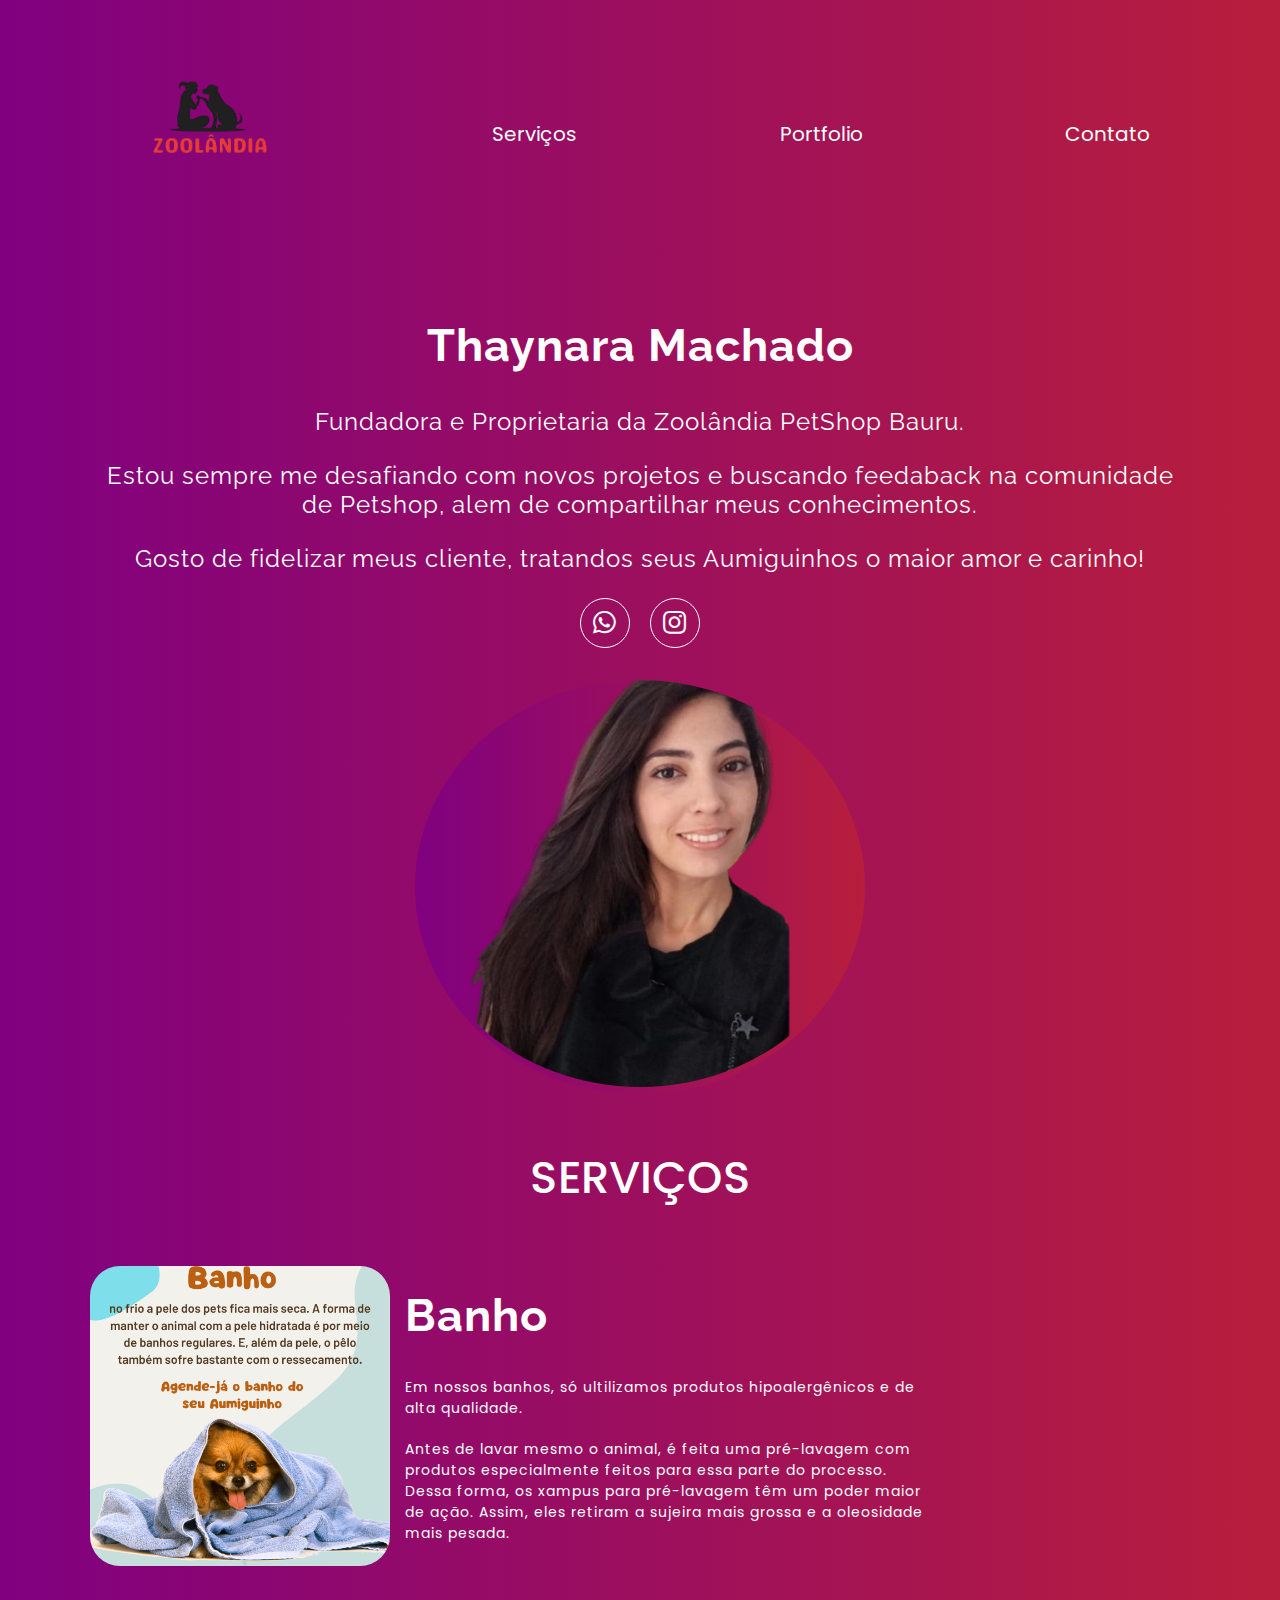
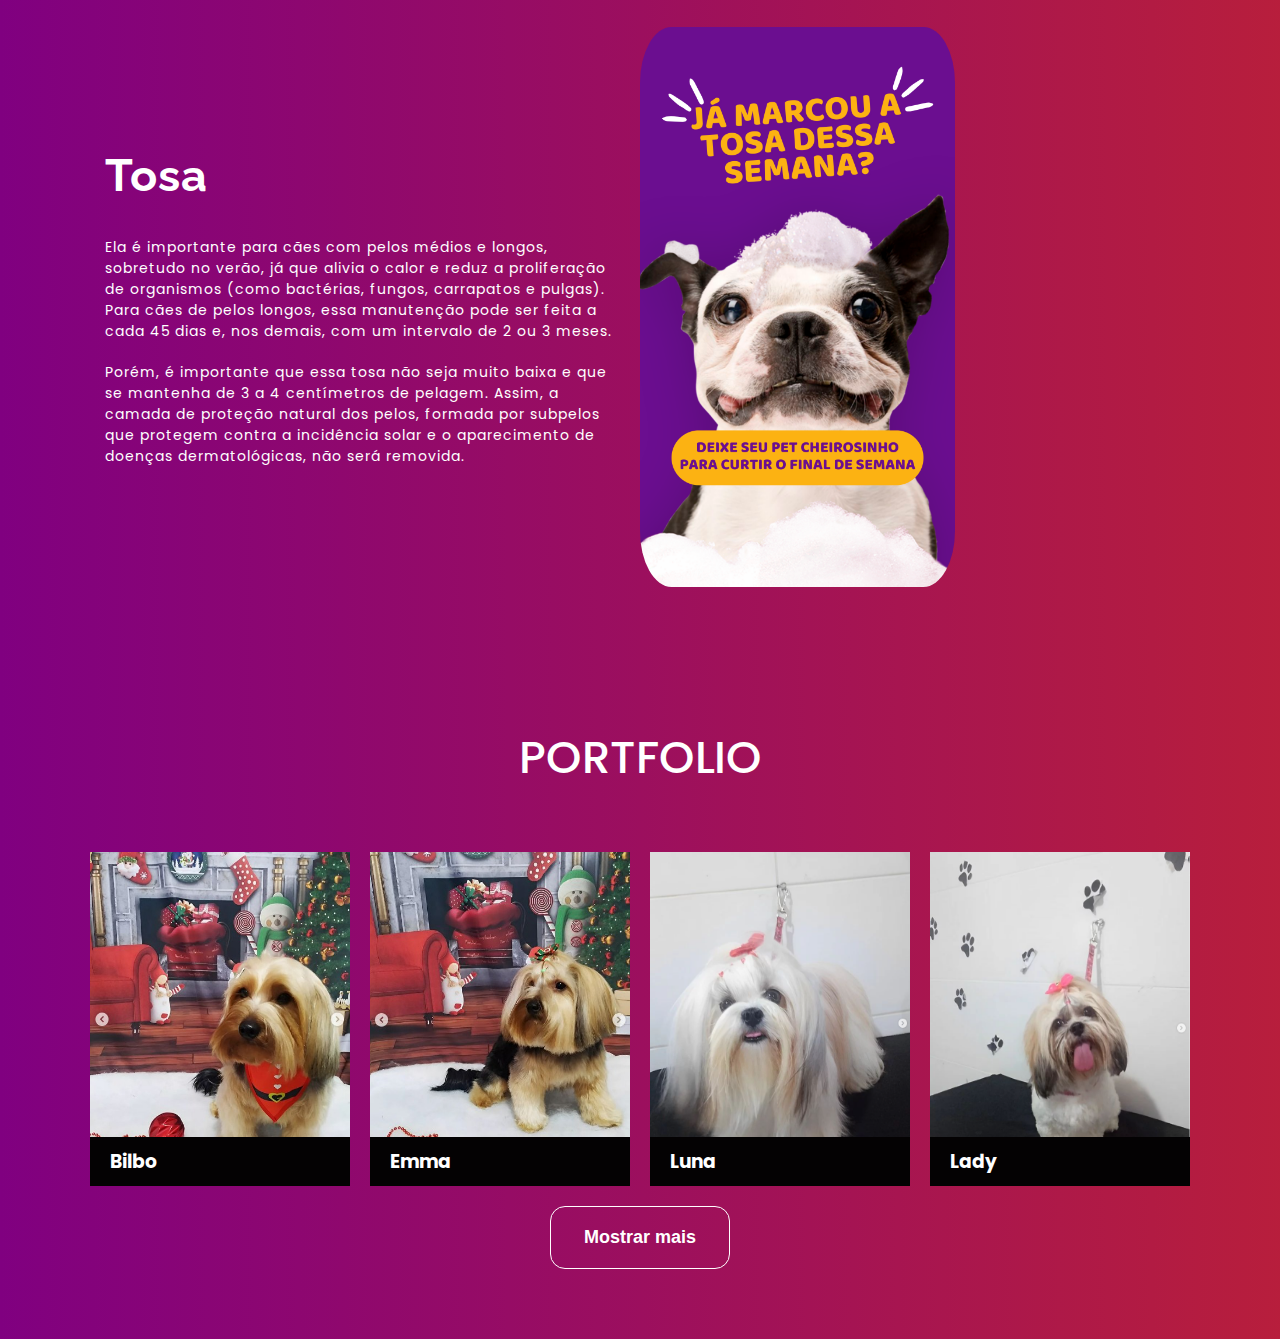
==== index.htm @ c52c0d4e "Add files via upload" ====
<!DOCTYPE html>
<html lang="pt-BR">

<head>
  <meta charset="UTF-8">
  <meta name="viewport" content="width=device-width, initial-scale=1.0">
  <title>Zoolândia Petshop - Bauru </title>

  <script src="https://cdnjs.cloudflare.com/ajax/libs/vanilla-tilt/1.8.1/vanilla-tilt.min.js"
    integrity="sha512-wC/cunGGDjXSl9OHUH0RuqSyW4YNLlsPwhcLxwWW1CR4OeC2E1xpcdZz2DeQkEmums41laI+eGMw95IJ15SS3g=="
    crossorigin="anonymous" referrerpolicy="no-referrer"></script>


  <link rel="stylesheet" href="https://cdnjs.cloudflare.com/ajax/libs/font-awesome/5.15.4/css/all.min.css" />
  <link rel="stylesheet" href="https://cdn.jsdelivr.net/gh/devicons/devicon@v2.14.0/devicon.min.css" />


  <link rel="preconnect" href="https://fonts.googleapis.com">
  <link rel="preconnect" href="https://fonts.gstatic.com" crossorigin>
  <link
    href="https://fonts.googleapis.com/css2?family=Poppins:ital,wght@0,100;0,200;0,300;0,400;0,500;0,600;0,700;0,800;0,900;1,100;1,200;1,300;1,400;1,500;1,600;1,700;1,800;1,900&family=Raleway:ital,wght@0,100..900;1,100..900&display=swap"
    rel="stylesheet">

  <link rel="stylesheet" href="./src/css/reset.css" />
  <link rel="stylesheet" href="./src/css/estilos.css">
  <link rel="stylesheet" href="./src/css/responsivo.css">


</head>

<body>
  <header class="cabecalho">
    <a href="#">
      <h1 class="logo"><img src="/src/imagens/logo-zoolandia.png" alt=""></h1>
    </a>

    <nav class="menu3">
      <ul>
        <li>
          <a href="#servicos">Serviços</a>
        </li>

      </ul>
    </nav>

    <nav class="menu">
      <ul>
        <li>
          <a href="#portfolio">Portfolio</a>
        </li>

      </ul>
    </nav>

    <nav class="menu2">
      <ul>
        <li>
          <a href="/src/contato.html">Contato</a>
        </li>

      </ul>
    </nav>



  </header>

  <section class="home">
    <div class="informacoes">
      <h1>Thaynara Machado</h1>
      <p>Fundadora e Proprietaria da Zoolândia PetShop Bauru.</p>
      <p>Estou sempre me desafiando com novos projetos e buscando feedaback na comunidade de Petshop, alem de
        compartilhar meus conhecimentos.</p>
      <p>Gosto de fidelizar meus cliente, tratandos seus Aumiguinhos o maior amor e carinho!</p>

      <ul class="redes-sociais">

        </li>
        <li>
          <a href="https://wa.me/5514997298520" title="Enviar Mensagem no WhatsApp" target="_blank">
            <i class="fab fa-whatsapp"></i>
          </a>

        </li>

        </li>

        <li> <a href="https://www.instagram.com/zoolandiabauru/" title="Ir para o Instagram" target="_blank">
            <i class="fab fa-instagram"></i>
          </a>
        </li>
      </ul>
    </div>

    <div class="container-foto">
      <div class="foto sombra-interna">
        <img src="./src/imagens/foto-perfil.png" alt="Foto de perfil da Thaynara">
      </div>
    </div>
  </section>



  <section class="inicio-servicos" id="servicos">

    <h2 class="titulo-servicos">Serviços</h2>

    <div class="servicos">
      <div class="container-banho">
        <div class="foto">
          <img src="/src/imagens/banho.png" alt="Foto Petshop - Banho">
        </div>
      </div>
      <div class="banho">

        <h1>Banho</h1>
        <p>Em nossos banhos, só ultilizamos produtos hipoalergênicos e de alta qualidade. </p>
        <p>Antes de lavar mesmo o animal, é feita uma pré-lavagem com produtos especialmente feitos para essa parte do
          processo. Dessa forma, os xampus para pré-lavagem têm um poder maior de ação. Assim, eles retiram a sujeira
          mais grossa e a oleosidade mais pesada.</p>
      </div>
    </div>

    <div class="servicos">

      <div class="tosa">

        <h1>Tosa</h1>
        <p>Ela é importante para cães com pelos médios e longos, sobretudo no verão, já que alivia o calor e reduz a
          proliferação de organismos (como bactérias, fungos, carrapatos e pulgas). Para cães de pelos longos, essa
          manutenção pode ser feita a cada 45 dias e, nos demais, com um intervalo de 2 ou 3 meses. </p>
        <p>Porém, é importante que essa tosa não seja muito baixa e que se mantenha de 3 a 4 centímetros de pelagem.
          Assim, a camada de proteção natural dos pelos, formada por subpelos que protegem contra a incidência solar e o
          aparecimento de doenças dermatológicas, não será removida.</p>
      </div>

      <div class="container-tosa">
        <div class="foto">
          <img src="/src/imagens/tosa.png" alt="Foto Petshop - Tosa">
        </div>
      </div>

    </div>



  </section>

  </section>

  <section class="portfolio" id="portfolio">
    <h2 class="titulo">Portfolio</h2>

    <div class="container-projetos">
      <div class="projeto ativo">
        <a href="https://www.instagram.com/p/C1C3q0oxHXX/?img_index=2" target="_blank">
          <img src="/src/imagens/bilbo.png" alt="Foto cliente petshop zoolandia - bauru" />
          <h3>Bilbo</h3>
          <div class="informacoes-projeto">
            <p>Trabalho realizado na Zoolândia Petshop - Bauru</p>
            <p>🔗 Ver no Instagram</p>
          </div>
        </a>
      </div>

      <div class="projeto ativo">
        <a href="https://www.instagram.com/p/C1C3q0oxHXX/?img_index=2" target="_blank">
          <img src="/src/imagens/emma.png" alt="Foto cliente petshop zoolandia - bauru" />
          <h3>Emma</h3>
          <div class="informacoes-projeto">
            <p>Trabalho realizado na Zoolândia Petshop - Bauru</p>
            <p>🔗 Ver no Instagram</p>
          </div>
        </a>
      </div>

      <div class="projeto ativo">
        <a href="https://www.instagram.com/p/C2fTs82OpVK/?img_index=1" target="_blank">
          <img src="/src/imagens/luna.png" alt="Foto cliente petshop zoolandia - bauru" />
          <h3>Luna</h3>
          <div class="informacoes-projeto">
            <p>Trabalho realizado na Zoolândia Petshop - Bauru</p>
            <p>🔗 Ver no Instagram</p>
          </div>
        </a>
      </div>


      <div class="projeto ativo">
        <a href="https://instagram.com/p/C2fTM_pOJHo/?img_index=1" target="_blank">
          <img src="/src/imagens/lady.png" alt="Foto cliente petshop zoolandia - bauru" />
          <h3>Lady</h3>
          <div class="informacoes-projeto">
            <p>Trabalho realizado na Zoolândia Petshop - Bauru</p>
            <p>🔗 Ver no Instagram</p>
          </div>
        </a>
      </div>

      <div class="projeto">
        <a href="#" target="_blank">
          <img src="https://via.placeholder.com/515X700" alt="Projeto landing page Mario" />
          <h3>Projeto 5</h3>
          <div class="informacoes-projeto">
            <p>Projeto feito usando HTML, CSS e JavaScript</p>
            <p>🔗 Ver no GitHub Pages</p>
          </div>
        </a>
      </div>

      <div class="projeto">
        <a href="#" target="_blank">
          <img src="https://via.placeholder.com/515X700" alt="Capa do projeto" />
          <h3>Projeto 6</h3>
          <div class="informacoes-projeto">
            <p>Projeto feito usando HTML, CSS e JavaScript</p>
            <p>🔗 Ver no GitHub Pages</p>
          </div>
        </a>
      </div>

      <div class="projeto">
        <a href="#" target="_blank">
          <img src="https://via.placeholder.com/515X700" alt="Capa do projeto" />
          <h3>Projeto 7</h3>
          <div class="informacoes-projeto">
            <p>Projeto feito usando HTML, CSS e JavaScript</p>
            <p>🔗 Ver no GitHub Pages</p>
          </div>
        </a>
      </div>

      <div class="projeto">
        <a href="#" target="_blank">
          <img src="https://via.placeholder.com/515X700" alt="Capa do projeto" />
          <h3>Projeto 8</h3>
          <div class="informacoes-projeto">
            <p>Projeto feito usando HTML, CSS e JavaScript</p>
            <p>🔗 Ver no GitHub Pages</p>
          </div>
        </a>
      </div>
    </div>

    <button class="btn-mostrar-projetos">Mostrar mais</button>
  </section>



<script src="/src/js/index.js"></script>

</body>

</html>
---- src/css/estilos.css ----
html {
    color: white;
    scroll-behavior: smooth;

}

body {
    font-family: "Poppins", sans serif;
    max-width: 1120px;
    margin: 0 auto;
    
    background: linear-gradient(0.25turn, purple, #E43606);
    background-size: 180% 180%;
  }

.cabecalho {
    display: flex;
    justify-content: space-between;
    align-items: center;
    padding: 30px 15px;
}

.cabecalho .logo img{
    max-width: 200px;
    max-height: 200px;
    

}


.cabecalho .menu li a {
    color: white;
    font-size: 20px;
    text-transform: capitalize;
    padding: 10px 20px;
    transition: 0.2s;
}

.cabecalho .menu2 li a {
    color: white;
    font-size: 20px;
    text-transform: capitalize;
    padding: 10px 20px;
    transition: 0.2s;
}
.cabecalho .menu3 li a {
    color: white;
    font-size: 20px;
    text-transform: capitalize;
    padding: 10px 20px;
    
    transition: 0.2s;
}

.cabecalho .menu li a:hover {
    background-color: #9443d8;
    color: white;
    border-radius: 50px;
}

.cabecalho .menu2 li a:hover {
    background-color: #9443d8;
    color: white;
    border-radius: 50px;
}

.cabecalho .menu3 li a:hover {
    background-color: #9443d8;
    color: white;
    border-radius: 50px;
}


/*
---------------------------------------------------------------------------------------------------------------------------------------------------

*/

.inicio-servicos {
    padding: 0px 10px;
}

.servicos {
    display: flex;
    min-height: calc(60vh - 125px);
    align-items: center;


}

.servicos .banho {
    display: flex;
    flex-direction: column;
    gap: 15px;
    letter-spacing: 1px;
    padding: 0 15px;
    max-width: 50%;

}


.servicos .banho h1 {
    font-family: "Raleway", sans-serif;
    font-size: 45px;
    margin-bottom: 20px;

}

.servicos .banho p {

    font-size: 14px;
    margin-bottom: 5px;

}


.servicos .container-banho .foto {
    max-width: 450px;
    border-radius: 50%;
}

.servicos .container-banho img {
    width: 300px;
    border-radius: 10%;


}


.servicos .tosa {
    display: flex;
    flex-direction: column;
    gap: 15px;
    letter-spacing: 1px;
    padding: 0 15px;
    max-width: 50%;

}


.servicos .tosa h1 {
    font-family: "Raleway", sans-serif;
    font-size: 45px;
    margin-bottom: 20px;

}

.servicos .tosa p {

    font-size: 14px;
    margin-bottom: 5px;

}


.servicos .container-tosa .foto {
    max-width: 450px;

    border-radius: 50%;
}

.servicos .container-tosa img {
    width: 70%;
    border-radius: 10%;


}


.titulo-servicos{

    text-align: center;
    font-size: 45px;
    font-weight: 500;
    text-transform: uppercase;

}


/*
---------------------------------------------------------------------------------------------------------------------------------------------------

*/
.home {
    display: flex;
    min-height: calc(100vh - 125px);
    align-items: center;
    gap: 50px;
    justify-content: space-between;

}

.home .informacoes {
    display: flex;
    flex-direction: column;
    gap: 15px;
    letter-spacing: 1px;
    padding: 0 15px;
    max-width: 50%;

}


.home .informacoes h1 {
    font-family: "Raleway", sans-serif;
    font-size: 45px;
    margin-bottom: 20px;

}

.home .informacoes p {
    font-family: "Raleway", sans-serif;
    font-size: 24px;
    margin-bottom: 10px;

}

.home .redes-sociais {
    display: flex;
    gap: 20px;

}

.home .redes-sociais a i {
    color: white;
    border: 1px solid white;
    border-radius: 50%;
    width: 50px;
    height: 50px;
    padding: 10px;
    text-align: center;
    font-size: 26px;
    transition: 0.3s;

}

.home .redes-sociais a i:hover {
    color: #9443d8;
    border: 1px solid #9443d8;
    transform: scale(1.1);
}


.home .container-foto .foto {
    max-width: 450px;

    border-radius: 50%;
}

.home .container-foto img {
    width: 100%;
    border-radius: 50%;


}

.home .foto.sombra-interna {
    background: linear-gradient(0.25turn, purple, #E43606);
    background-size: 180% 180%;
    animation: gradient-animation 5s ease infinite;
  }

.portfolio {
    padding: 70px 0;


}

.portfolio .titulo {
    text-align: center;
    padding: 60px 0;
    font-size: 45px;
    font-weight: 500;
    text-transform: uppercase;

}

.portfolio .container-projetos {
    display: flex;
    gap: 20px;
    flex-wrap: wrap;
    margin-bottom: 20px;
    justify-content: center;

}

.portfolio .projeto {
    max-width: 260px;
    max-height: 500px;
    position: relative;
    display: none;
}

.portfolio .projeto.ativo {
    display: block;

}
.portfolio .projeto img{
    height: 100%;

}
.portfolio .projeto h3{
    background-color: #040203;
    width: 100%;
    padding-left: 20px;
    padding-bottom: 10px;
    padding-top: 10px;
    position: absolute;
    bottom: 0;

}

.portfolio .projeto .informacoes-projeto{
    background-color: #040203;
    position: absolute;
    top: 0;
    width: 100%;
    height: 100%;
    font-weight: 600;
    opacity: 0;
    transition: 0.3s;
    padding: 20px;


}

.portfolio .container-projetos .projeto:hover .informacoes-projeto{
    opacity: 0.7;
    background-color: black;
}

.portfolio .btn-mostrar-projetos {
    background: none;
    border: 1px solid white;
    border-radius: 15px;
    color: white;
    width: 180px;
    padding: 20px;
    font-size: 18px;
    font-weight: 600;
    margin: 0 auto;
    display: flex;
    justify-content: center;
    align-items: center;
    cursor: pointer;
}

.portfolio .btn-mostrar-projetos:hover {
    background-color: #9443d8;
    transition: 0.3s;
}

.portfolio .btn-mostrar-projetos.remover{
    display: none;
}

@keyframes gradient-animation {
    0% {
      background-position: 0% 50%;
    }
  
    50% {
      background-position: 100% 50%;
    }
  
    100% {
      background-position: 0% 50%;
    }
  }
---- src/css/responsivo.css ----
@media(max-width: 1280px) {
    
    
    .cabecalho{
        padding: 30px;
    }
    
    
    .home {
        flex-direction: column;
        align-items: center;
        margin: 50px 0;
        gap: 30px;
    }

    .home .informacoes {
        max-width: 100%;
        text-align: center;
        align-items: center;

    }

    .projetos .container-projetos{
        padding: 0 30px;


    }
}

@media(max-width: 425px) {
    
    .home .informacoes h1{
        font-size: 30px;

    }

    .home .informacoes p {
        font-size: 16px;
    }

    .home .container-foto img{
        max-width: 320px;
    }

    .projetos {
        padding: 30px;

    }
}
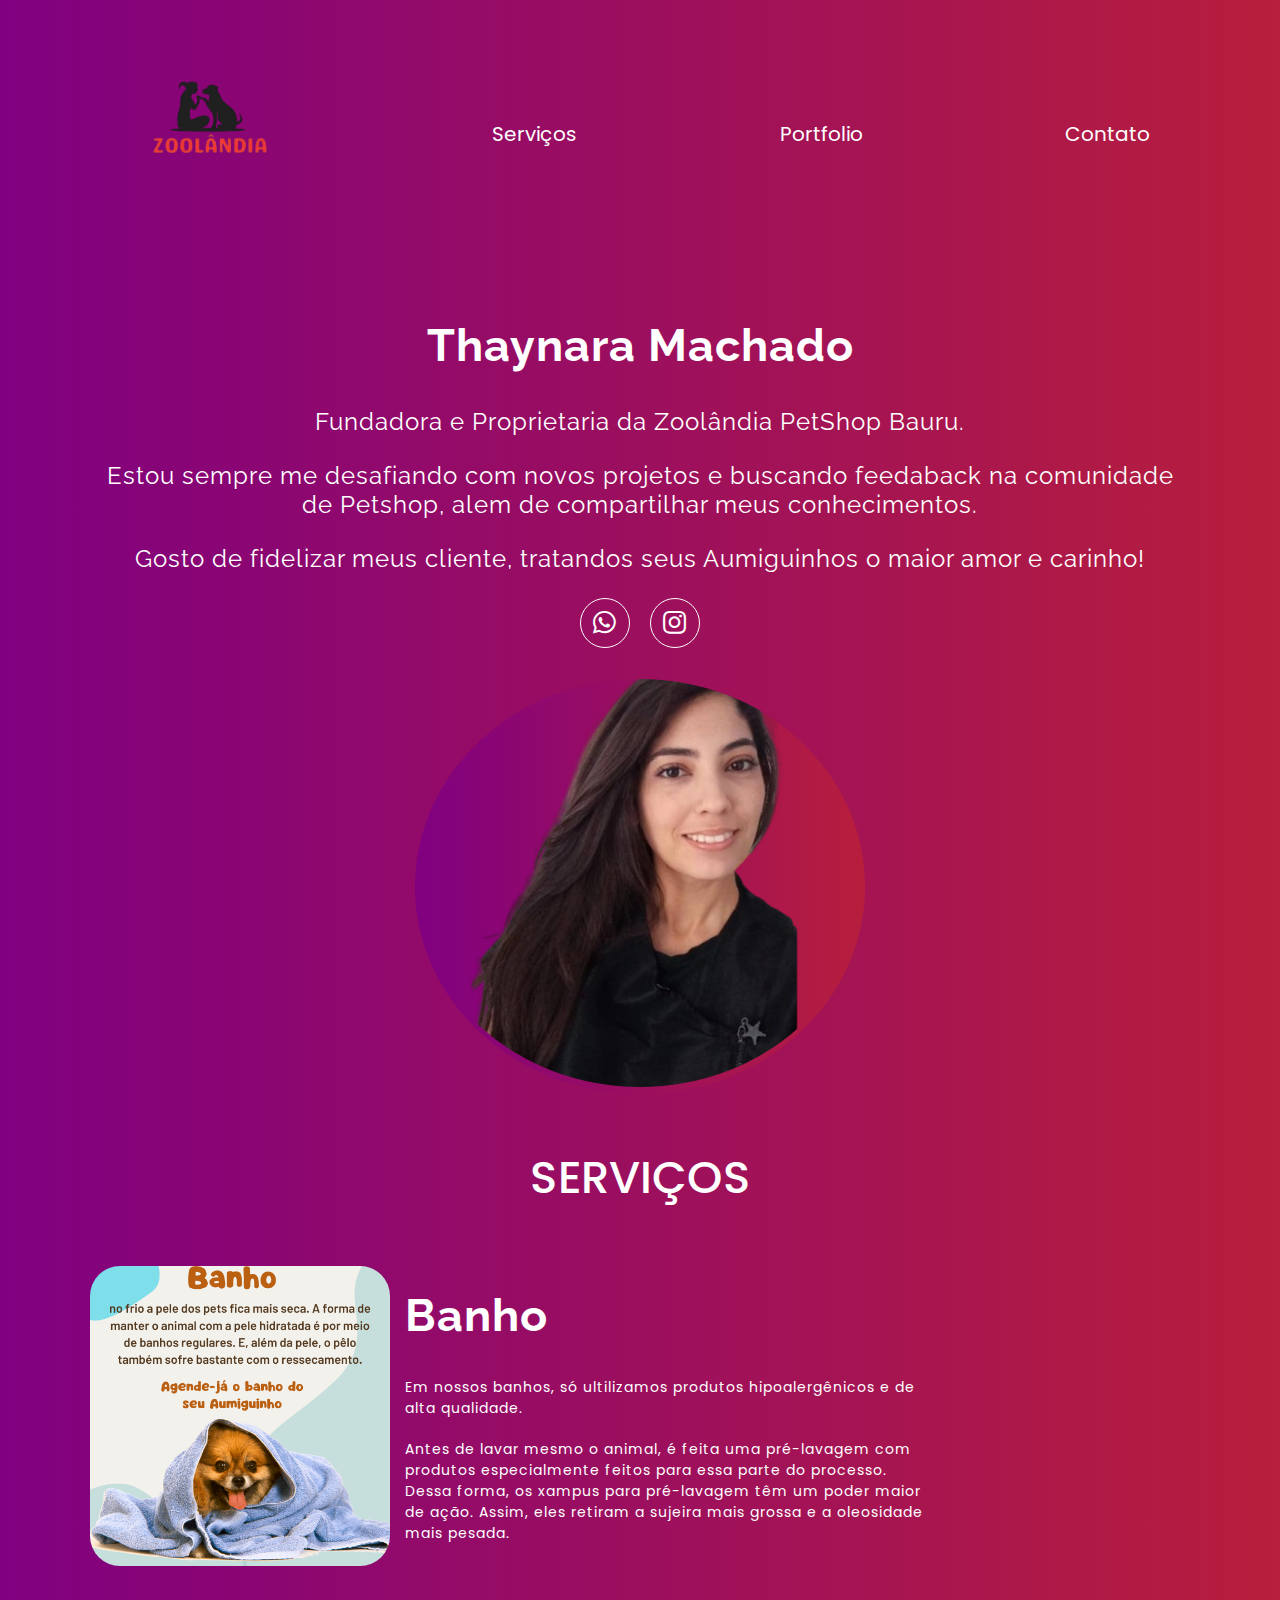
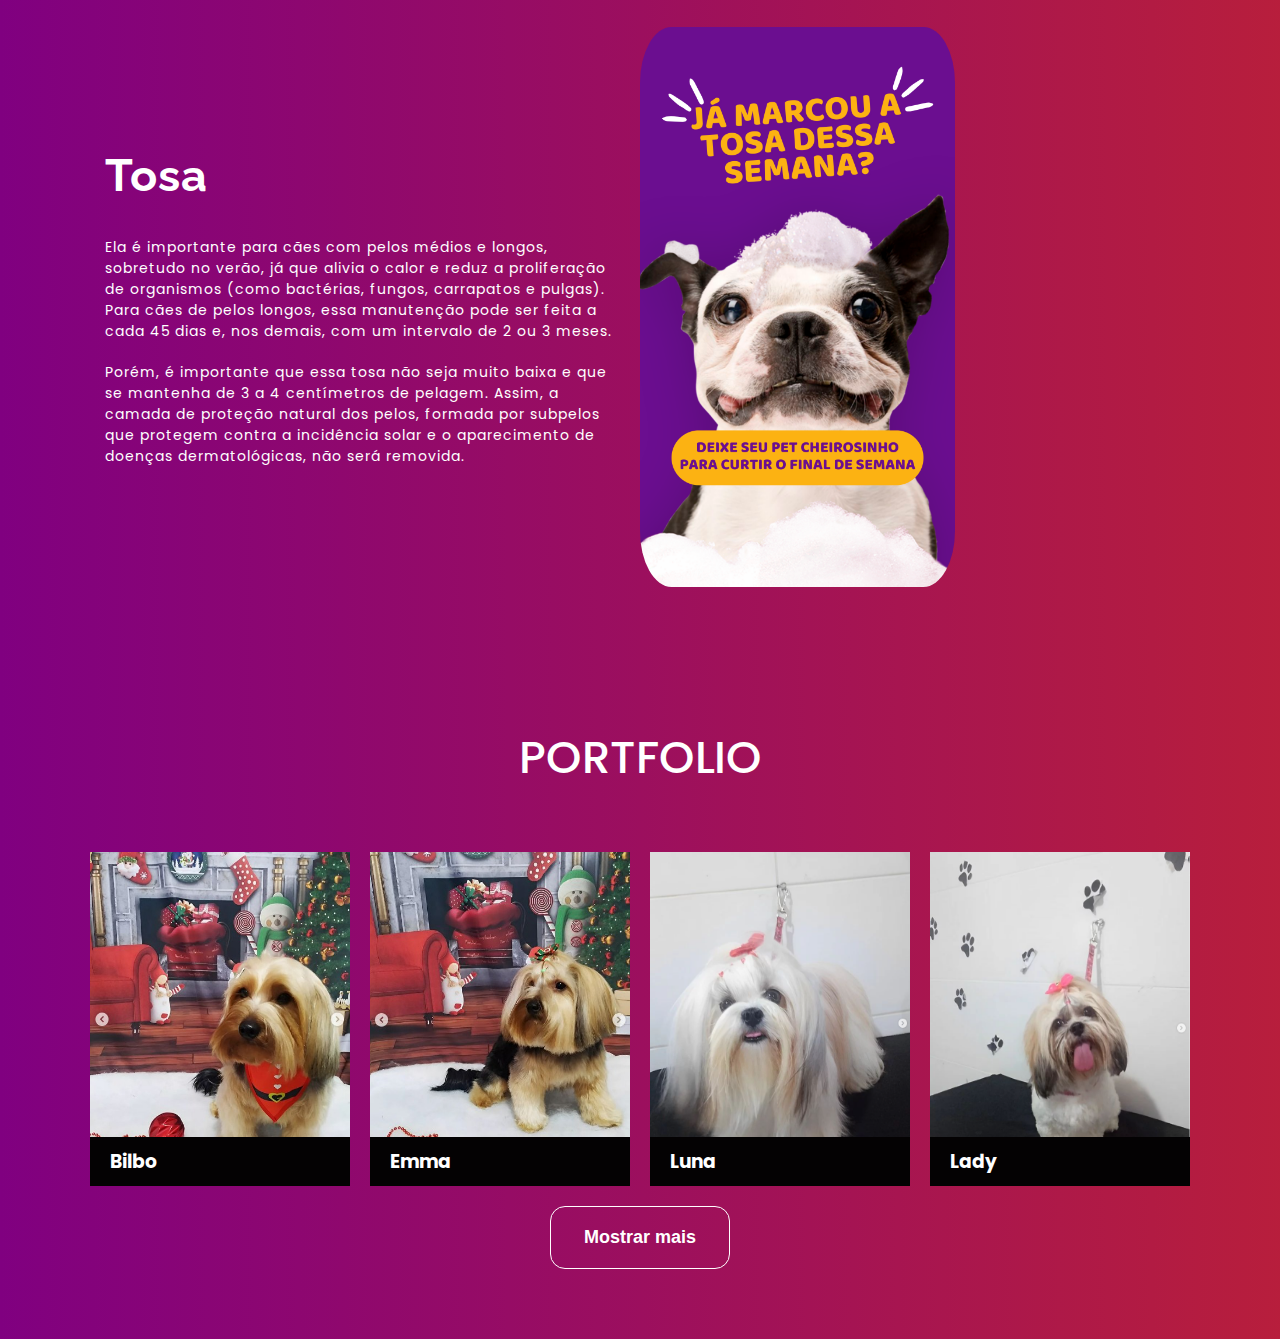
==== commit 7d6ed3d5: "Add files via upload" ====
--- a/index.htm
+++ b/index.htm
@@ -21,9 +21,10 @@
     href="https://fonts.googleapis.com/css2?family=Poppins:ital,wght@0,100;0,200;0,300;0,400;0,500;0,600;0,700;0,800;0,900;1,100;1,200;1,300;1,400;1,500;1,600;1,700;1,800;1,900&family=Raleway:ital,wght@0,100..900;1,100..900&display=swap"
     rel="stylesheet">
 
-  <link rel="stylesheet" href="./src/css/reset.css" />
-  <link rel="stylesheet" href="./src/css/estilos.css">
-  <link rel="stylesheet" href="./src/css/responsivo.css">
+  <link rel="stylesheet" href="./src/css/estilos.css" />
+  <link rel="stylesheet" href="./src/css/reset.css">
+  <link rel="stylesheet" href="/src/css/responsivo.css">
+ 
 
 
 </head>
@@ -55,7 +56,7 @@
     <nav class="menu2">
       <ul>
         <li>
-          <a href="/src/contato.html">Contato</a>
+          <a href="/src/sub-sites/contato.html">Contato</a>
         </li>
 
       </ul>
@@ -94,7 +95,7 @@
 
     <div class="container-foto">
       <div class="foto sombra-interna">
-        <img src="./src/imagens/foto-perfil.png" alt="Foto de perfil da Thaynara">
+        <img src="/src/imagens/foto-perfil.png" alt="Foto de perfil da Thaynara">
       </div>
     </div>
   </section>
